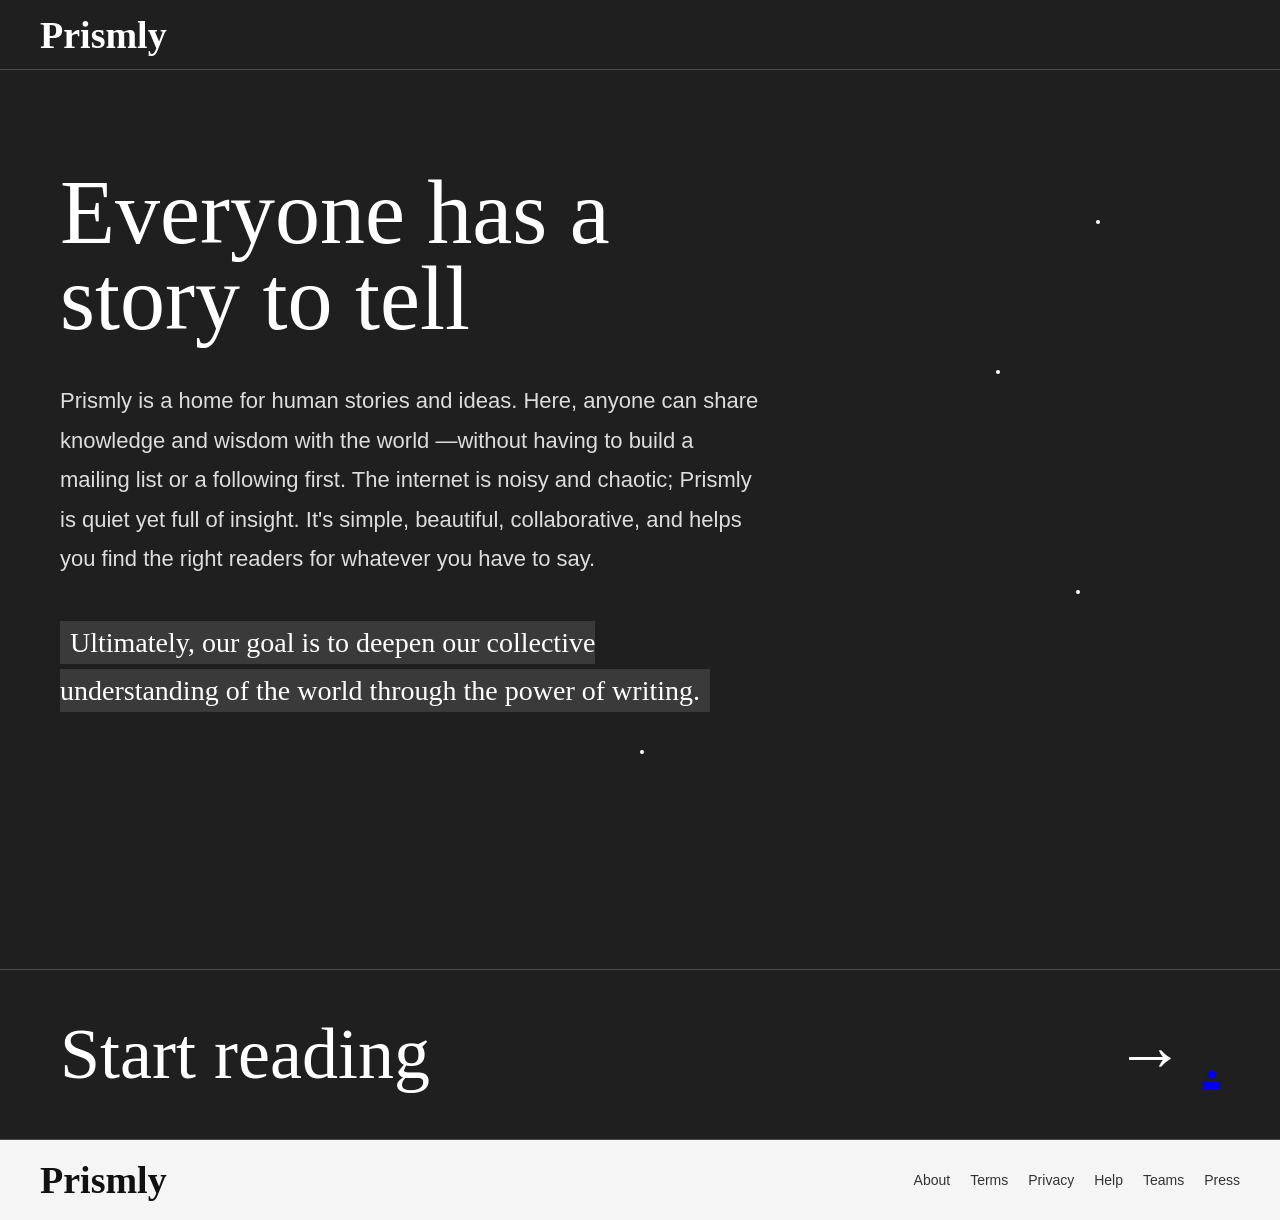
==== about.html @ 03a46458 "Initial commit" ====
<!DOCTYPE html>
<html lang="en">
<head>
  <meta charset="UTF-8">
  <meta name="viewport" content="width=device-width, initial-scale=1.0">

  <title>About Prismly</title>

  <link rel="stylesheet" href="css/about.css">
</head>
<body>

  <!-- NAVBAR -->

  <header class="about-navbar">

    <div class="about-logo">
      Prismly
    </div>

  </header>

  <!-- HERO -->

  <section class="about-hero">

    <!-- STARS -->

    <span class="star s1"></span>
    <span class="star s2"></span>
    <span class="star s3"></span>
    <span class="star s4"></span>

    <div class="about-content">

      <h1>
        Everyone has a <br>
        story to tell
      </h1>

      <p>
        Prismly is a home for human stories and ideas. Here,
        anyone can share knowledge and wisdom with the world
        —without having to build a mailing list or a following first.
        The internet is noisy and chaotic; Prismly is quiet yet full
        of insight. It's simple, beautiful, collaborative, and helps
        you find the right readers for whatever you have to say.
      </p>

      <div class="highlight">
        Ultimately, our goal is to deepen our collective understanding
        of the world through the power of writing.
      </div>

    </div>

  </section>

  <!-- ACTIONS -->

  <section class="actions">

    <div class="action-box">
      <h2>Start reading</h2>
      <span>→ <a href="poems.html">.</a></span>
    </div>

    <!-- <div class="action-box">
      <h2>Start writing</h2>
      <span>→</span>
    </div> -->

    <!-- <div class="action-box">
      <h2>Become a member</h2>
      <span>→</span>
    </div> -->

  </section>

  <!-- FOOTER -->

  <footer class="about-footer">

    <div class="footer-logo">
      Prismly
    </div>

    <div class="footer-links">

      <a href="#">About</a>
      <a href="#">Terms</a>
      <a href="#">Privacy</a>
      <a href="#">Help</a>
      <a href="#">Teams</a>
      <a href="#">Press</a>

    </div>

  </footer>

</body>
</html>
---- css/about.css ----
*{
  margin:0;
  padding:0;
  box-sizing:border-box;
}

body{
  background:#1f1f1f;
  color:white;
  font-family:Georgia, serif;
  overflow-x:hidden;
}

/* NAVBAR */

.about-navbar{
  height:70px;
  border-bottom:1px solid rgba(255,255,255,0.2);
  display:flex;
  align-items:center;
  padding:0 40px;
}

.about-logo{
  font-size:38px;
  font-weight:bold;
}

/* HERO */

.about-hero{
  position:relative;
  min-height:100vh;
  padding:100px 60px;
  border-bottom:1px solid rgba(255,255,255,0.2);
}

.about-content{
  max-width:700px;
}

.about-content h1{
  font-size:90px;
  line-height:0.95;
  font-weight:400;
  margin-bottom:40px;
}

.about-content p{
  font-family:Arial, sans-serif;
  font-size:22px;
  line-height:1.8;
  color:#ddd;
  margin-bottom:40px;
}

.highlight{
  display:inline;
  background:rgba(255,255,255,0.12);
  font-size:28px;
  line-height:1.7;
  padding:6px 10px;
}

/* STARS */

.star{
  position:absolute;
  width:4px;
  height:4px;
  background:white;
  border-radius:50%;
}

.s1{
  top:150px;
  right:180px;
}

.s2{
  top:300px;
  right:280px;
}

.s3{
  top:520px;
  right:200px;
}

.s4{
  top:680px;
  left:50%;
}

/* ACTIONS */

.actions{
  width:100%;
}

.action-box{
  height:170px;
  border-bottom:1px solid rgba(255,255,255,0.2);
  display:flex;
  align-items:center;
  justify-content:space-between;
  padding:0 60px;
  cursor:pointer;
  transition:0.3s;
}

.action-box:hover{
  background:#2b2b2b;
}

.action-box h2{
  font-size:72px;
  font-weight:400;
}

.action-box span{
  font-size:70px;
}

/* FOOTER */

.about-footer{
  background:#f5f5f5;
  color:#111;
  height:80px;
  display:flex;
  align-items:center;
  justify-content:space-between;
  padding:0 40px;
}

.footer-logo{
  font-size:38px;
  font-weight:bold;
}

.footer-links{
  display:flex;
  gap:20px;
}

.footer-links a{
  text-decoration:none;
  color:#333;
  font-family:Arial, sans-serif;
  font-size:14px;
}

/* RESPONSIVE */

@media(max-width:900px){

  .about-content h1{
    font-size:64px;
  }

  .about-content p{
    font-size:18px;
  }

  .highlight{
    font-size:22px;
  }

  .action-box h2{
    font-size:52px;
  }
}

@media(max-width:600px){

  .about-navbar{
    padding:0 20px;
  }

  .about-hero{
    padding:60px 20px;
  }

  .about-content h1{
    font-size:48px;
  }

  .about-content p{
    font-size:16px;
  }

  .highlight{
    font-size:18px;
  }

  .action-box{
    height:120px;
    padding:0 20px;
  }

  .action-box h2{
    font-size:34px;
  }

  .action-box span{
    font-size:42px;
  }

  .about-footer{
    flex-direction:column;
    justify-content:center;
    gap:10px;
    height:auto;
    padding:15px;
  }

  .footer-links{
    flex-wrap:wrap;
    justify-content:center;
  }
}
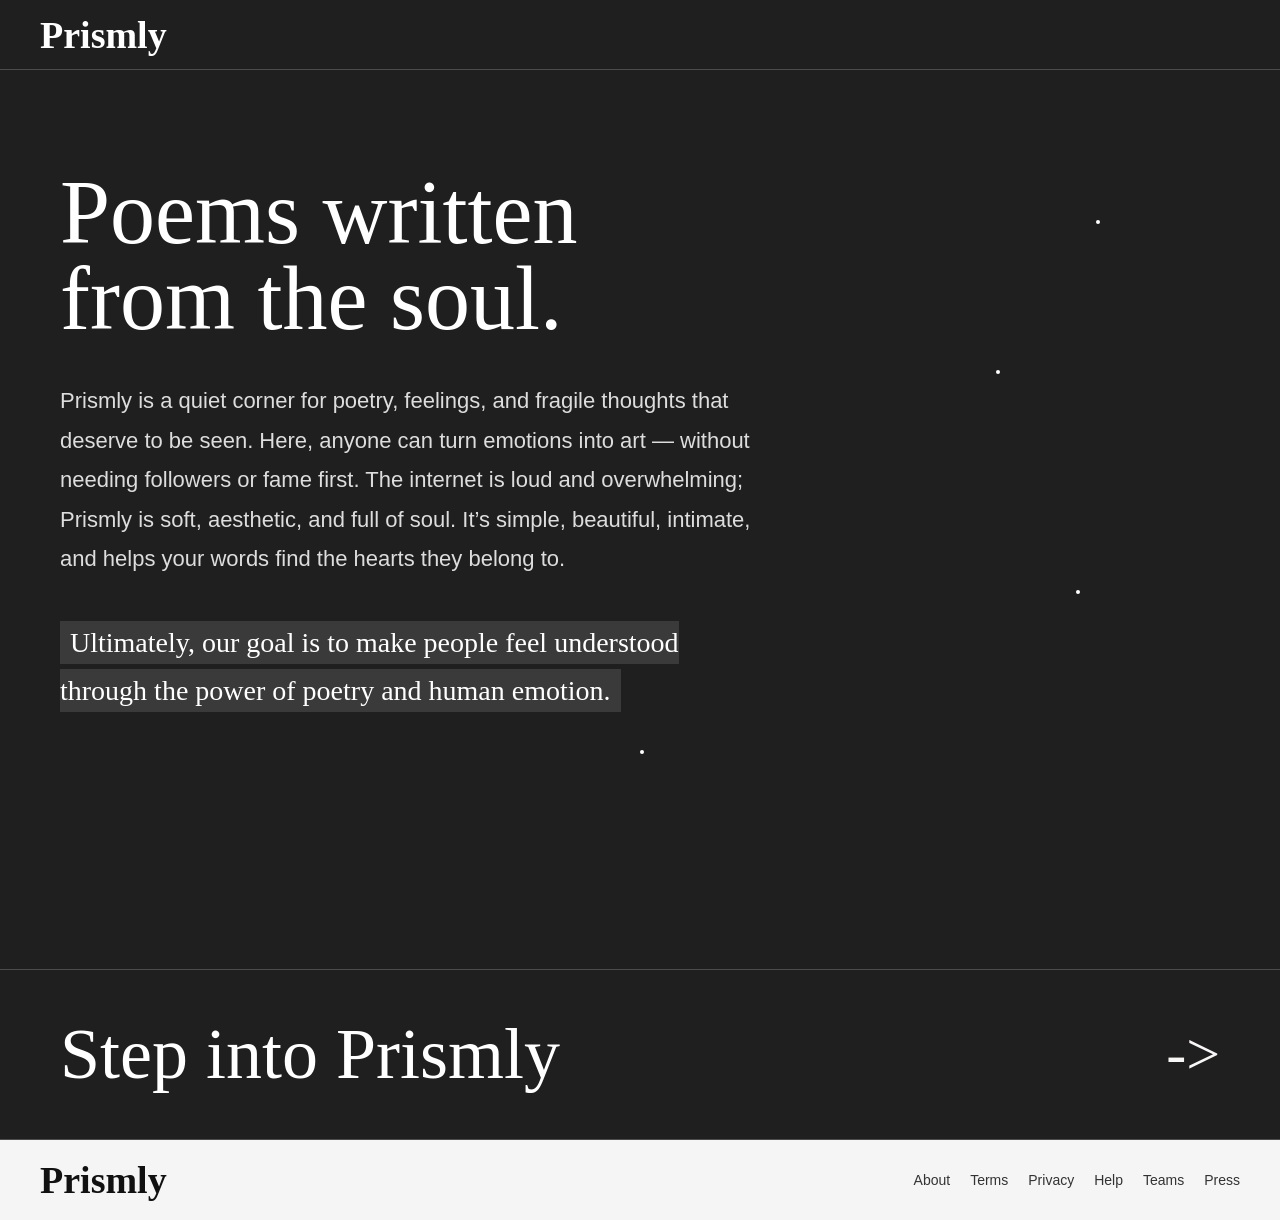
==== commit fc7b8cf2: "first" ====
--- a/about.html
+++ b/about.html
@@ -34,11 +34,13 @@
     <div class="about-content">
 
       <h1>
-        Everyone has a <br>
-        story to tell
+        <!-- Everyone has a <br>
+        story to tell -->
+        Poems written <br>
+        from the soul.
       </h1>
 
-      <p>
+      <!-- <p>
         Prismly is a home for human stories and ideas. Here,
         anyone can share knowledge and wisdom with the world
         —without having to build a mailing list or a following first.
@@ -50,8 +52,21 @@
       <div class="highlight">
         Ultimately, our goal is to deepen our collective understanding
         of the world through the power of writing.
-      </div>
+      </div> -->
 
+      <p>
+  Prismly is a quiet corner for poetry, feelings, and fragile
+  thoughts that deserve to be seen. Here, anyone can turn
+  emotions into art — without needing followers or fame first.
+  The internet is loud and overwhelming; Prismly is soft,
+  aesthetic, and full of soul. It’s simple, beautiful, intimate,
+  and helps your words find the hearts they belong to.
+</p>
+
+<div class="highlight">
+  Ultimately, our goal is to make people feel understood
+  through the power of poetry and human emotion.
+</div>
     </div>
 
   </section>
@@ -61,8 +76,9 @@
   <section class="actions">
 
     <div class="action-box">
-      <h2>Start reading</h2>
-      <span>→ <a href="poems.html">.</a></span>
+      <h2>Step into Prismly</h2>
+      <!-- <span>→ <a href="poems.html" style="text-decoration: #f9f6f6;">.</a></span> -->
+       <a href="poems.html" style="color: #f9f6f6; text-decoration: none; font-size: 60px">-></a>
     </div>
 
     <!-- <div class="action-box">
